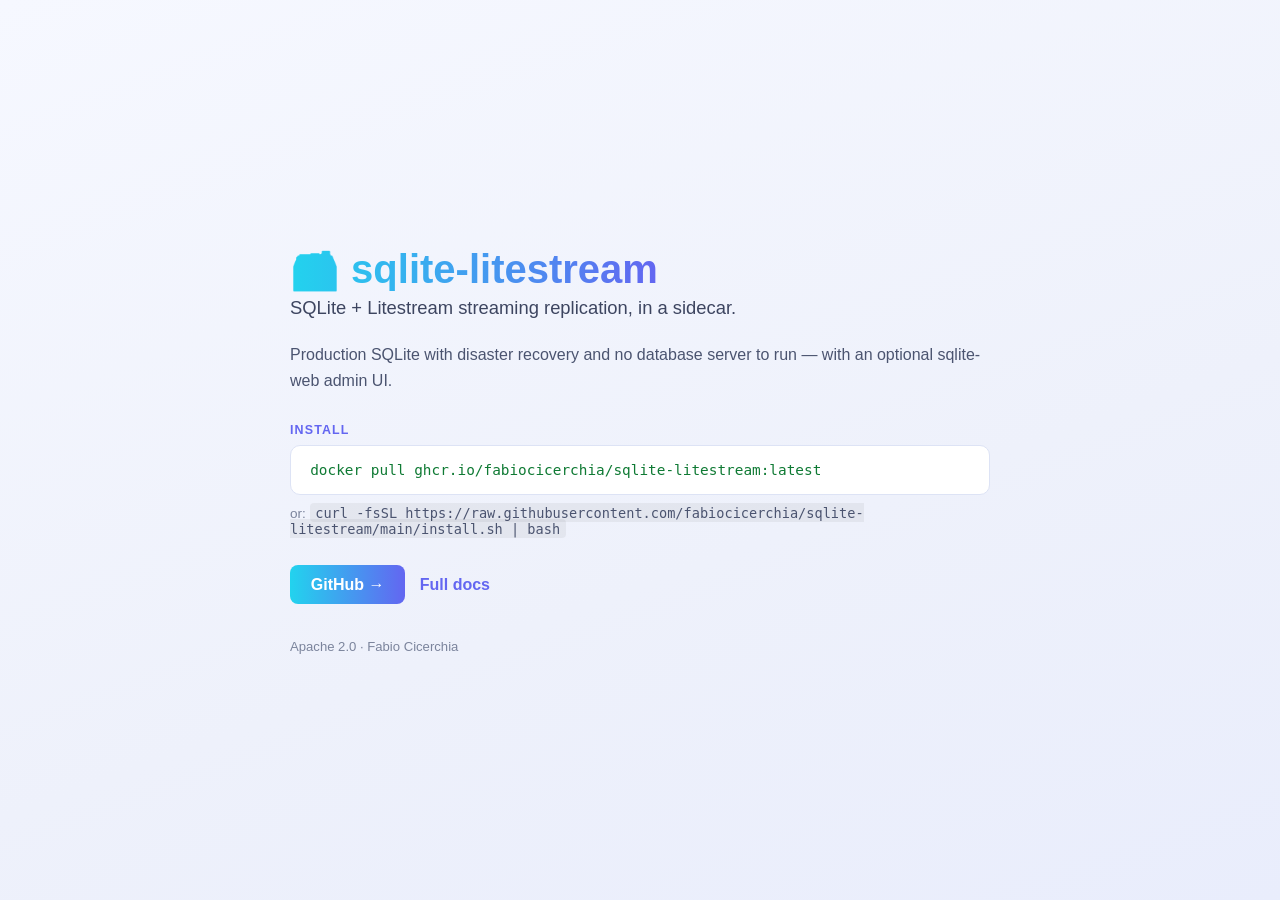
==== docs/index.html @ 00aaa421 "docs: add GitHub Pages site Co-Authored-By: Claude Sonnet 5 <noreply@anthropic.com>" ====
<!doctype html>
<html lang="en">
<head>
<meta charset="utf-8">
<meta name="viewport" content="width=device-width, initial-scale=1">
<title>sqlite-litestream — SQLite + Litestream streaming replication, in a sidecar.</title>
<meta name="description" content="Production SQLite with disaster recovery and no database server to run — with an optional sqlite-web admin UI.">
<style>
:root{--accent:#22d3ee;--accent2:#6366f1}
*{box-sizing:border-box}
body{margin:0;min-height:100vh;display:flex;align-items:center;justify-content:center;padding:2.5rem 1.5rem;
  font-family:-apple-system,BlinkMacSystemFont,"Segoe UI",Roboto,sans-serif;
  background:linear-gradient(160deg,#0b0f1a,#141b2d 60%,#1b2338);color:#eef1f8}
.card{max-width:700px;width:100%}
h1{font-size:2.5rem;margin:0 0 .35rem;line-height:1.15;
  background:linear-gradient(90deg,var(--accent),var(--accent2));-webkit-background-clip:text;
  background-clip:text;color:transparent;display:inline-block}
.tagline{font-size:1.15rem;color:#c7cde0;margin:0 0 1.4rem;font-weight:500}
p.desc{color:#aab2c8;line-height:1.65;margin:0 0 1.8rem}
.install-label{font-size:.78rem;text-transform:uppercase;letter-spacing:.09em;
  color:var(--accent2);margin:0 0 .5rem;font-weight:700}
pre{background:#0d1220;border:1px solid #2a3350;border-radius:10px;padding:1rem 1.2rem;
  overflow-x:auto;font-size:.9rem;margin:0 0 .6rem}
code{color:#9be9a8;font-family:ui-monospace,SFMono-Regular,Menlo,Consolas,monospace}
.alt{color:#6b7591;font-size:.85rem;margin:0 0 1.8rem}
.alt code{color:#8891ab;background:rgba(255,255,255,.05);padding:.1rem .35rem;border-radius:4px}
.links{margin-top:1.6rem;display:flex;gap:.9rem;flex-wrap:wrap;align-items:center}
a.btn{color:#0b0f1a;background:linear-gradient(90deg,var(--accent),var(--accent2));
  padding:.65rem 1.3rem;border-radius:8px;text-decoration:none;font-weight:700}
a.plain{color:var(--accent2);text-decoration:none;font-weight:600}
footer{margin-top:2.2rem;color:#5c6684;font-size:.82rem}
@media (prefers-color-scheme: light){
  body{background:linear-gradient(160deg,#f6f8ff,#eef1fb 60%,#e9edfc);color:#1b2338}
  .tagline{color:#3d4560} p.desc{color:#4b5470}
  pre{background:#fff;border-color:#dde3f5} code{color:#0f7a34}
  .alt{color:#7b849c} .alt code{background:rgba(0,0,0,.05);color:#4b5470}
  footer{color:#7b849c} a.btn{color:#fff}
}
</style>
</head>
<body>
<div class="card">
  <h1>🗃️ sqlite-litestream</h1>
  <p class="tagline">SQLite + Litestream streaming replication, in a sidecar.</p>
  <p class="desc">Production SQLite with disaster recovery and no database server to run — with an optional sqlite-web admin UI.</p>
  <div class="install-label">Install</div>
  <pre><code>docker pull ghcr.io/fabiocicerchia/sqlite-litestream:latest</code></pre>
  <p class="alt">or: <code>curl -fsSL https://raw.githubusercontent.com/fabiocicerchia/sqlite-litestream/main/install.sh | bash</code></p>
  <div class="links">
    <a class="btn" href="https://github.com/fabiocicerchia/sqlite-litestream">GitHub →</a>
    <a class="plain" href="https://github.com/fabiocicerchia/sqlite-litestream#readme">Full docs</a>
  </div>
  <footer>Apache 2.0 · Fabio Cicerchia</footer>
</div>
</body>
</html>
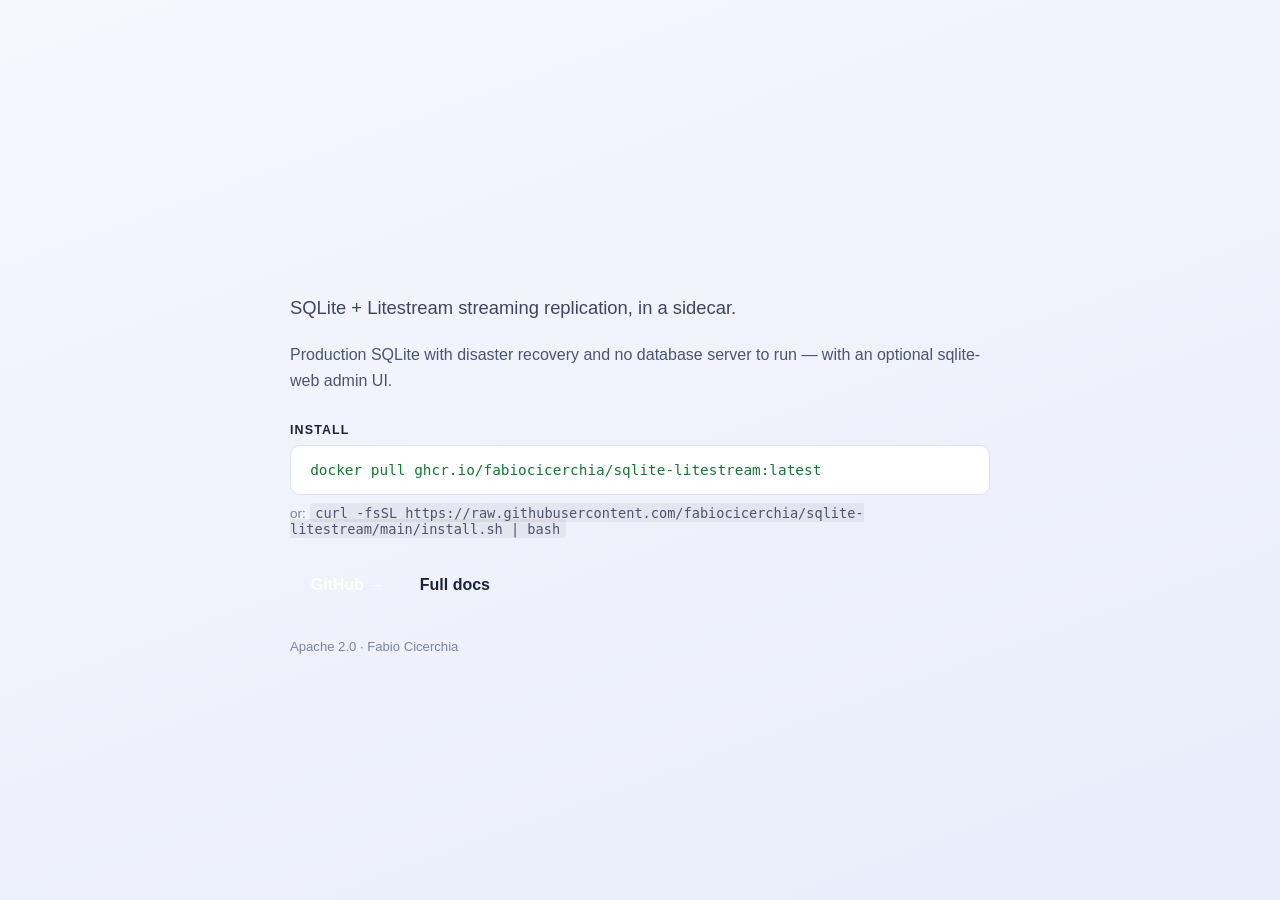
==== commit 7dc72394: "feat(docs): link the splash to the rendered site and its palette The splash predates /docs/ existing" ====
--- a/docs/index.html
+++ b/docs/index.html
@@ -5,29 +5,32 @@
 <meta name="viewport" content="width=device-width, initial-scale=1">
 <title>sqlite-litestream — SQLite + Litestream streaming replication, in a sidecar.</title>
 <meta name="description" content="Production SQLite with disaster recovery and no database server to run — with an optional sqlite-web admin UI.">
+<!-- The palette lives in the docs theme, so the splash and /docs/ cannot drift
+     apart. The path is relative to the *deployed* layout: splash at /, rendered
+     docs at /docs/. -->
+<link rel="stylesheet" href="docs/stylesheets/extra.css">
 <style>
-:root{--accent:#22d3ee;--accent2:#6366f1}
 *{box-sizing:border-box}
 body{margin:0;min-height:100vh;display:flex;align-items:center;justify-content:center;padding:2.5rem 1.5rem;
   font-family:-apple-system,BlinkMacSystemFont,"Segoe UI",Roboto,sans-serif;
   background:linear-gradient(160deg,#0b0f1a,#141b2d 60%,#1b2338);color:#eef1f8}
 .card{max-width:700px;width:100%}
 h1{font-size:2.5rem;margin:0 0 .35rem;line-height:1.15;
-  background:linear-gradient(90deg,var(--accent),var(--accent2));-webkit-background-clip:text;
+  background:linear-gradient(90deg,var(--accent),var(--accent-2));-webkit-background-clip:text;
   background-clip:text;color:transparent;display:inline-block}
 .tagline{font-size:1.15rem;color:#c7cde0;margin:0 0 1.4rem;font-weight:500}
 p.desc{color:#aab2c8;line-height:1.65;margin:0 0 1.8rem}
 .install-label{font-size:.78rem;text-transform:uppercase;letter-spacing:.09em;
-  color:var(--accent2);margin:0 0 .5rem;font-weight:700}
+  color:var(--accent-2);margin:0 0 .5rem;font-weight:700}
 pre{background:#0d1220;border:1px solid #2a3350;border-radius:10px;padding:1rem 1.2rem;
   overflow-x:auto;font-size:.9rem;margin:0 0 .6rem}
 code{color:#9be9a8;font-family:ui-monospace,SFMono-Regular,Menlo,Consolas,monospace}
 .alt{color:#6b7591;font-size:.85rem;margin:0 0 1.8rem}
 .alt code{color:#8891ab;background:rgba(255,255,255,.05);padding:.1rem .35rem;border-radius:4px}
 .links{margin-top:1.6rem;display:flex;gap:.9rem;flex-wrap:wrap;align-items:center}
-a.btn{color:#0b0f1a;background:linear-gradient(90deg,var(--accent),var(--accent2));
+a.btn{color:#0b0f1a;background:linear-gradient(90deg,var(--accent),var(--accent-2));
   padding:.65rem 1.3rem;border-radius:8px;text-decoration:none;font-weight:700}
-a.plain{color:var(--accent2);text-decoration:none;font-weight:600}
+a.plain{color:var(--accent-2);text-decoration:none;font-weight:600}
 footer{margin-top:2.2rem;color:#5c6684;font-size:.82rem}
 @media (prefers-color-scheme: light){
   body{background:linear-gradient(160deg,#f6f8ff,#eef1fb 60%,#e9edfc);color:#1b2338}
@@ -48,7 +51,7 @@
   <p class="alt">or: <code>curl -fsSL https://raw.githubusercontent.com/fabiocicerchia/sqlite-litestream/main/install.sh | bash</code></p>
   <div class="links">
     <a class="btn" href="https://github.com/fabiocicerchia/sqlite-litestream">GitHub →</a>
-    <a class="plain" href="https://github.com/fabiocicerchia/sqlite-litestream#readme">Full docs</a>
+    <a class="plain" href="docs/">Full docs</a>
   </div>
   <footer>Apache 2.0 · Fabio Cicerchia</footer>
 </div>
